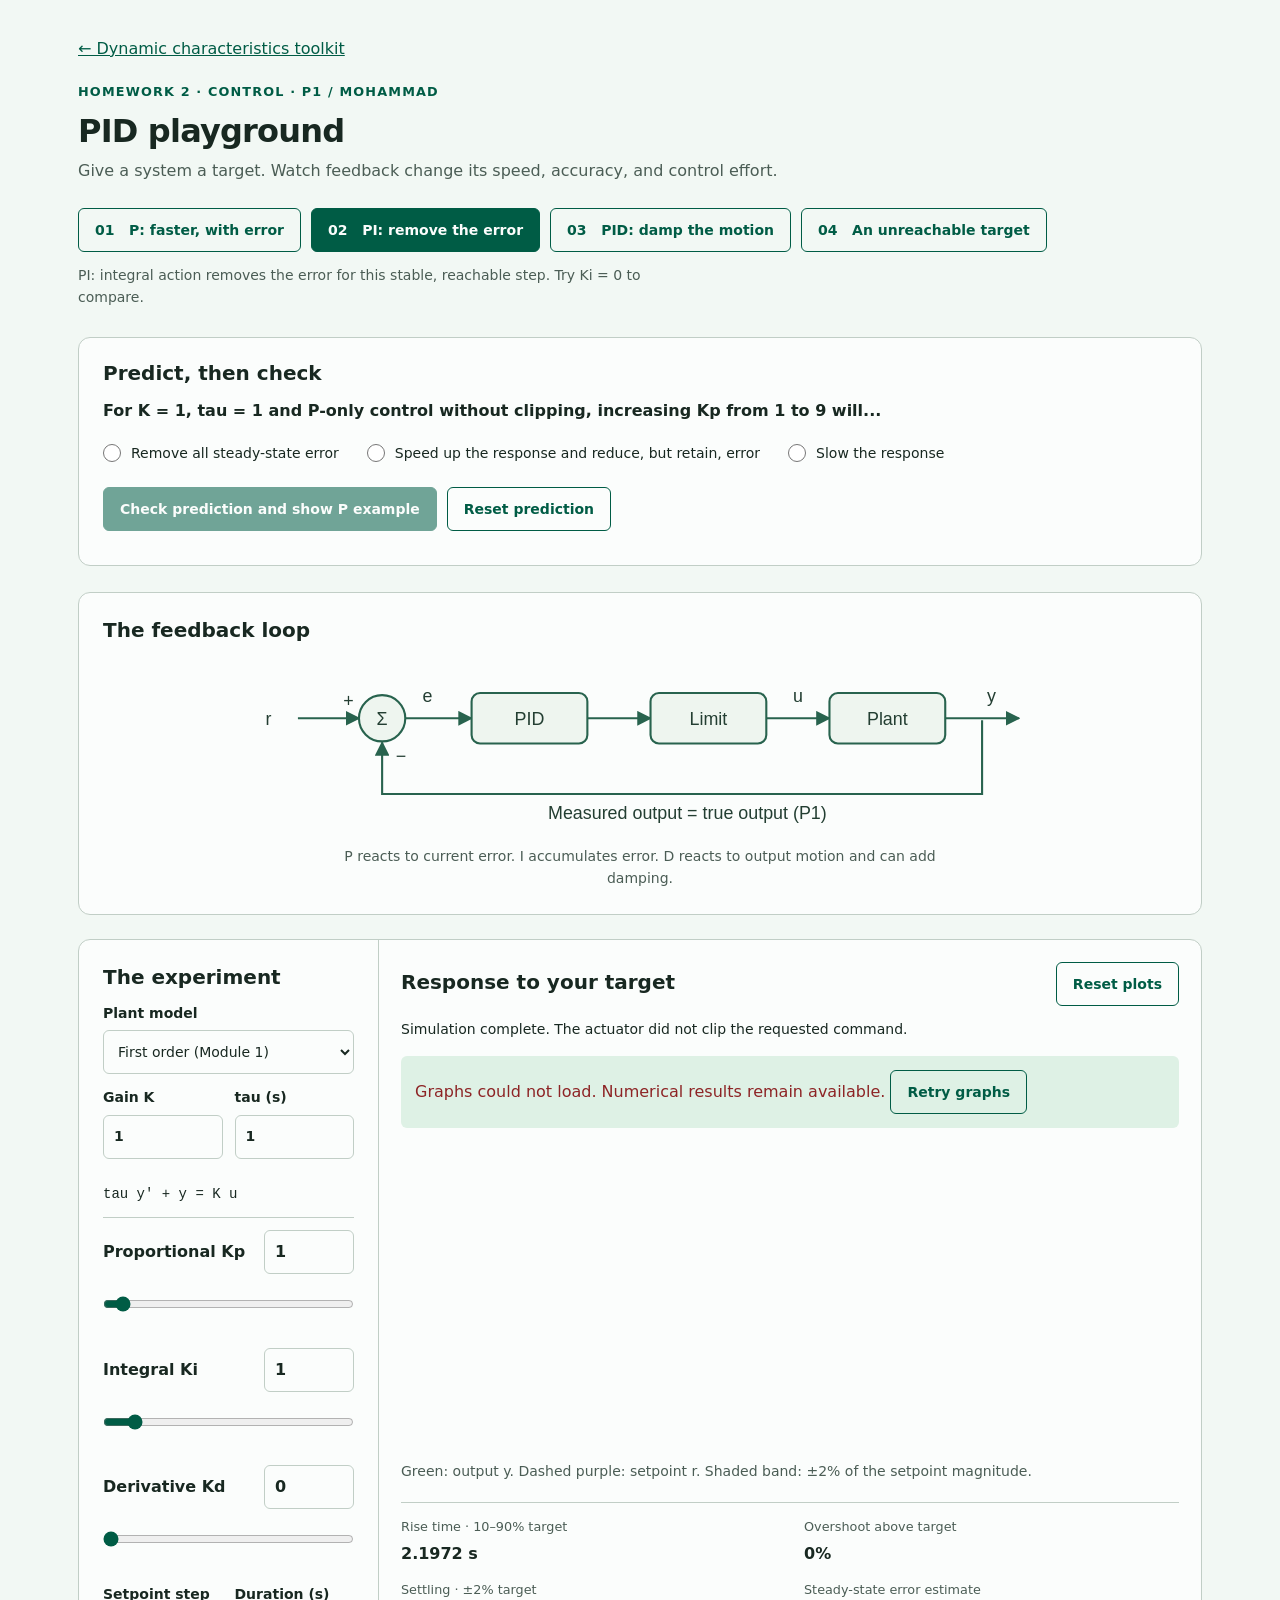
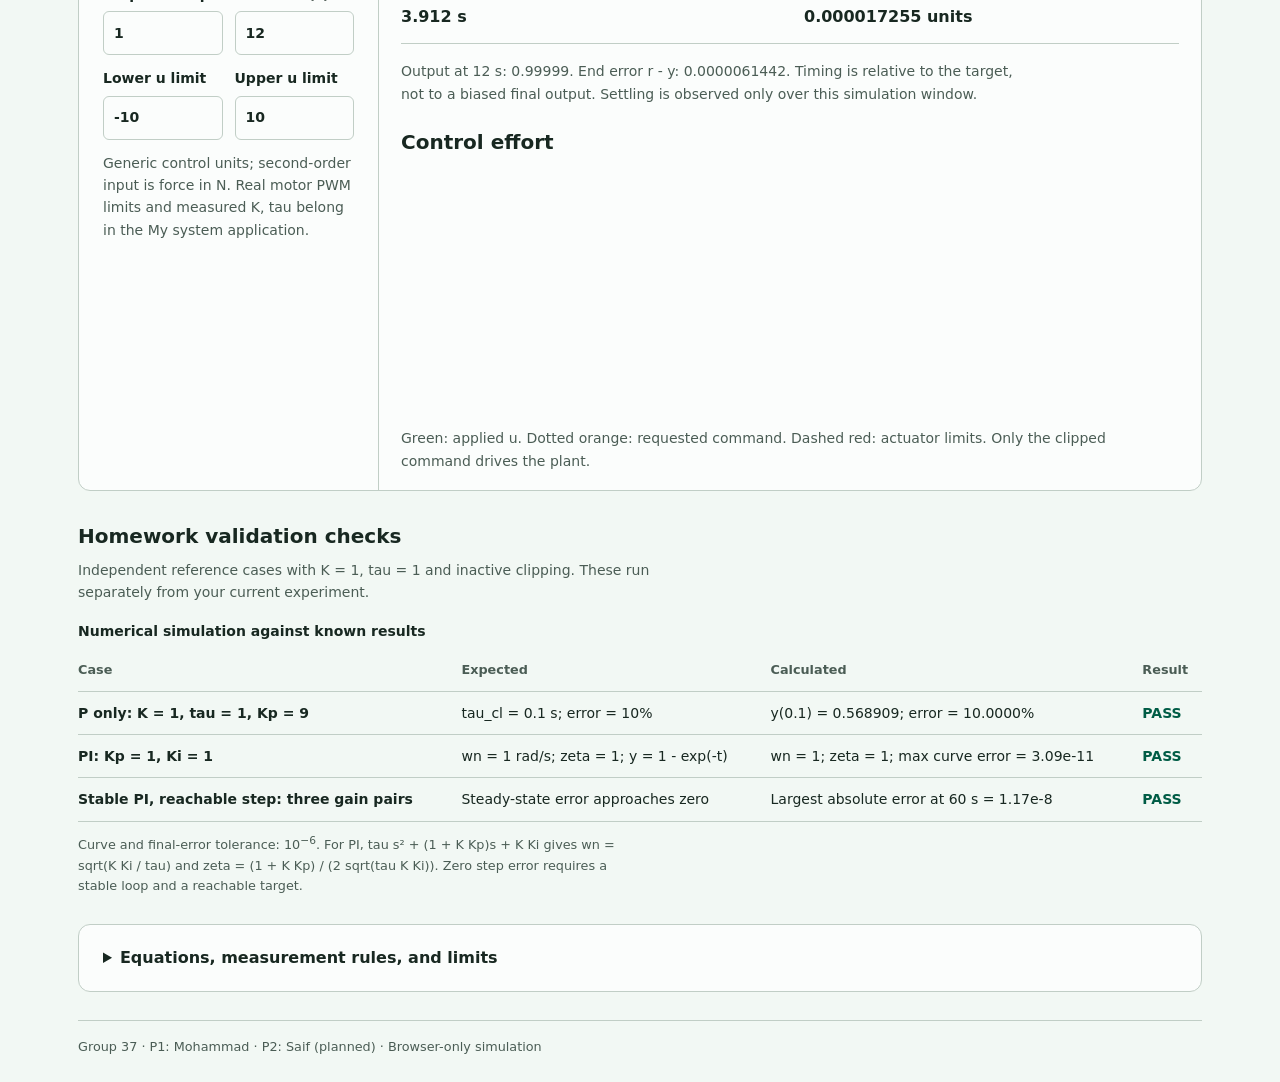
==== control.html @ 5acca531 "Implement P1 PID playground with solver-resolution metrics" ====
<!DOCTYPE html>
<html lang="en">
<head>
  <meta charset="UTF-8">
  <meta name="viewport" content="width=device-width, initial-scale=1.0">
  <meta name="description" content="Explore PID feedback, actuator limits, and live step-response metrics.">
  <title>PID playground | Group 37</title>
  <link rel="stylesheet" href="css/styles.css">
  <link rel="stylesheet" href="css/control.css">
  <script defer src="https://cdn.plot.ly/plotly-4.1.1.min.js" charset="utf-8"></script>
  <script defer src="js/models/pid-control.js"></script>
  <script defer src="js/plotting.js"></script>
  <script defer src="js/control-p1.js"></script>
</head>
<body>
  <main id="control">
    <header>
      <a class="back-link" href="index.html">&larr; Dynamic characteristics toolkit</a>
      <div class="eyebrow">Homework 2 &middot; Control &middot; P1 / Mohammad</div>
      <h1>PID playground</h1>
      <p class="muted">Give a system a target. Watch feedback change its speed, accuracy, and control effort.</p>
      <div class="pid-presets" role="group" aria-label="Controller examples">
        <button type="button" data-preset="p" class="secondary">01 &nbsp; P: faster, with error</button>
        <button type="button" data-preset="pi">02 &nbsp; PI: remove the error</button>
        <button type="button" data-preset="pid" class="secondary">03 &nbsp; PID: damp the motion</button>
        <button type="button" data-preset="limit" class="secondary">04 &nbsp; An unreachable target</button>
      </div>
      <p id="pid-example-note" class="small muted">Start with a first-order plant and PI control. Change one gain at a time.</p>
    </header>
    <section class="prediction-panel" aria-labelledby="pid-prediction-heading">
      <h2 id="pid-prediction-heading">Predict, then check</h2>
      <fieldset class="prediction-choices">
        <legend>For K = 1, tau = 1 and P-only control without clipping, increasing Kp from 1 to 9 will...</legend>
        <label class="choice"><input type="radio" name="pid-prediction" value="zero"> Remove all steady-state error</label>
        <label class="choice"><input type="radio" name="pid-prediction" value="faster"> Speed up the response and reduce, but retain, error</label>
        <label class="choice"><input type="radio" name="pid-prediction" value="slower"> Slow the response</label>
      </fieldset>
      <div class="prediction-actions">
        <button id="pid-check" type="button" disabled>Check prediction and show P example</button>
        <button id="pid-reset-prediction" type="button" class="secondary">Reset prediction</button>
      </div>
      <p id="pid-feedback" class="small" role="status" aria-live="polite"></p>
    </section>
    <section class="pid-loop" aria-labelledby="pid-loop-heading">
      <h2 id="pid-loop-heading">The feedback loop</h2>
      <svg viewBox="0 0 760 165" role="img" aria-labelledby="pid-diagram-title pid-diagram-desc">
        <title id="pid-diagram-title">Negative-feedback PID loop with actuator saturation</title>
        <desc id="pid-diagram-desc">Setpoint minus measured output produces error. PID calculates a command, the actuator clips it, and the plant produces output. The output returns along the negative feedback path.</desc>
        <defs><marker id="arrow" viewBox="0 0 10 10" refX="9" refY="5" markerWidth="7" markerHeight="7" orient="auto-start-reverse"><path d="M 0 0 L 10 5 L 0 10 z" fill="#28634e"/></marker></defs>
        <g fill="none" stroke="#28634e" stroke-width="2" marker-end="url(#arrow)">
          <path d="M 55 62 H 113"/><path d="M 157 62 H 220"/><path d="M 330 62 H 390"/>
          <path d="M 500 62 H 560"/><path d="M 670 62 H 740"/><path d="M 705 64 V 134 H 135 V 85"/>
        </g>
        <g fill="#eef5ef" stroke="#28634e" stroke-width="2"><circle cx="135" cy="62" r="22"/>
          <rect x="220" y="38" width="110" height="48" rx="8"/><rect x="390" y="38" width="110" height="48" rx="8"/><rect x="560" y="38" width="110" height="48" rx="8"/></g>
        <g fill="#233e32" text-anchor="middle" font-family="Segoe UI, sans-serif" font-size="17">
          <text x="27" y="68">r</text><text x="135" y="68">&Sigma;</text><text x="178" y="47">e</text>
          <text x="275" y="68">PID</text><text x="445" y="68">Limit</text><text x="615" y="68">Plant</text>
          <text x="530" y="47">u</text><text x="714" y="47">y</text><text x="103" y="51">+</text><text x="153" y="104">&minus;</text>
          <text x="425" y="158">Measured output = true output (P1)</text>
        </g>
      </svg>
      <p class="small muted">P reacts to current error. I accumulates error. D reacts to output motion and can add damping.</p>
    </section>
    <section class="workspace pid-workspace" aria-label="PID experiment">
      <form id="pid-form" class="controls" novalidate>
        <h2>The experiment</h2>
        <label class="field-label" for="pid-plant">Plant model</label>
        <select id="pid-plant"><option value="first">First order (Module 1)</option><option value="second">Mass-spring-damper (Module 3)</option></select>
        <div id="pid-first-fields" class="number-field-grid">
          <label for="pid-gain">Gain K<input id="pid-gain" type="number" value="1" min="0.1" max="5" step="0.1" required></label>
          <label for="pid-tau">tau (s)<input id="pid-tau" type="number" value="1" min="0.1" max="5" step="0.1" required></label>
        </div>
        <div id="pid-second-fields" class="number-field-grid" hidden>
          <label for="pid-mass">m (kg)<input id="pid-mass" type="number" value="1" min="0.1" max="5" step="0.1" required></label>
          <label for="pid-damping">b (N s/m)<input id="pid-damping" type="number" value="2" min="0.1" max="10" step="0.1" required></label>
          <label for="pid-stiffness">k (N/m)<input id="pid-stiffness" type="number" value="4" min="0.1" max="20" step="0.1" required></label>
        </div>
        <p id="pid-equation" class="small pid-equation">tau y' + y = K u</p>
        <div id="pid-gain-controls"></div>
        <div class="number-field-grid">
          <label for="pid-setpoint">Setpoint step<input id="pid-setpoint" type="number" value="1" min="-5" max="5" step="0.1" required></label>
          <label for="pid-duration">Duration (s)<input id="pid-duration" type="number" value="12" min="1" max="60" step="1" required></label>
          <label for="pid-uMin">Lower u limit<input id="pid-uMin" type="number" value="-10" min="-100" max="100" step="0.1" required></label>
          <label for="pid-uMax">Upper u limit<input id="pid-uMax" type="number" value="10" min="-100" max="100" step="0.1" required></label>
        </div>
        <p class="control-note">Generic control units; second-order input is force in N. Real motor PWM limits and measured K, tau belong in the My system application.</p>
        <p id="pid-input-error" role="alert" class="fail"></p>
      </form>
      <div class="chart-panel">
        <div class="chart-heading"><h2>Response to your target</h2><button id="pid-reset-view" type="button" class="secondary">Reset plots</button></div>
        <p id="pid-status" class="pid-status small" role="status" aria-live="polite">Running simulation...</p>
        <div id="pid-chart-error" class="chart-status error" role="alert" hidden>Graphs could not load. Numerical results remain available. <button id="pid-retry" type="button" class="secondary">Retry graphs</button></div>
        <figure><div id="pid-output-plot" class="pid-plot" role="img" aria-label="Plant output and target over time"></div>
          <figcaption>Green: output y. Dashed purple: setpoint r. Shaded band: &plusmn;2% of the setpoint magnitude.</figcaption></figure>
        <dl class="metrics pid-metrics" aria-label="Live response metrics">
          <div><dt>Rise time &middot; 10&ndash;90% target</dt><dd id="pid-rise">&mdash;</dd></div>
          <div><dt>Overshoot above target</dt><dd id="pid-overshoot">&mdash;</dd></div>
          <div><dt>Settling &middot; &plusmn;2% target</dt><dd id="pid-settling">&mdash;</dd></div>
          <div><dt>Steady-state error estimate</dt><dd id="pid-error">&mdash;</dd></div>
        </dl>
        <p id="pid-metric-note" class="small muted"></p>
        <h2>Control effort</h2>
        <figure><div id="pid-control-plot" class="pid-plot pid-effort-plot" role="img" aria-label="Requested and applied control with actuator limits"></div>
          <figcaption>Green: applied u. Dotted orange: requested command. Dashed red: actuator limits. Only the clipped command drives the plant.</figcaption></figure>
      </div>
    </section>
    <section class="validation-section" aria-labelledby="pid-validation-heading">
      <h2 id="pid-validation-heading">Homework validation checks</h2>
      <p class="small muted">Independent reference cases with K = 1, tau = 1 and inactive clipping. These run separately from your current experiment.</p>
      <div class="table-scroll"><table><caption>Numerical simulation against known results</caption>
        <thead><tr><th scope="col">Case</th><th scope="col">Expected</th><th scope="col">Calculated</th><th scope="col">Result</th></tr></thead>
        <tbody id="pid-validation-rows"></tbody></table></div>
      <p class="tolerance">Curve and final-error tolerance: 10<sup>&minus;6</sup>. For PI, tau s&sup2; + (1 + K Kp)s + K Ki gives wn = sqrt(K Ki / tau) and zeta = (1 + K Kp) / (2 sqrt(tau K Ki)). Zero step error requires a stable loop and a reachable target.</p>
    </section>
    <details class="pid-method">
      <summary>Equations, measurement rules, and limits</summary>
      <p>At every RK4 stage, e = r &minus; y, I' = e, and u = clamp(Kp e + Ki I &minus; Kd (y &minus; z) / Tf). The derivative filter is z' = (y &minus; z) / Tf with Tf = 0.02 s. When Ki or Kd is zero its unused state is frozen. All states start at zero.</p>
      <p>The derivative acts on measured output, avoiding a kick from the setpoint step. The time step is limited using the plant and controller rates; plot sampling is separate from integration. This is a continuous-controller simulation, not P3's sampled Arduino controller. P1 has no anti-windup: a saturated integral controller can keep accumulating error.</p>
      <p>Metrics use every integration step, independently of the fewer points drawn on the graphs. Shorten the duration to inspect very fast responses on the plots. Rise time uses the first 10% and 90% setpoint crossings, interpolated between integration steps. Overshoot is excess beyond the setpoint, normalized by its magnitude; negative steps use the direction of the step. Settling uses the final entry into the 2% target band and requires at least 5% of the simulation (or 0.1 s) inside afterward. Finite simulations cannot guarantee future settling.</p>
      <p>A steady-state error is estimated only when the last 15% of output varies by at most 0.0001 &times; max(1, |r|). Otherwise the end-of-window error is shown separately. A zero step has no normalized timing or overshoot metrics. Increase the duration to inspect slow or oscillating responses.</p>
    </details>
    <footer>Group 37 &middot; P1: Mohammad &middot; P2: Saif (planned) &middot; Browser-only simulation</footer>
    <noscript><p class="fail">Enable JavaScript to run the live PID experiment.</p></noscript>
  </main>
</body>
</html>
---- css/styles.css ----
:root {
      color-scheme: light;
      --page: oklch(0.973 0.007 160);
      --surface: oklch(0.993 0.003 160);
      --ink: oklch(0.26 0.025 165);
      --muted: oklch(0.46 0.025 165);
      --line: oklch(0.84 0.018 160);
      --accent: oklch(0.42 0.09 170);
      --tint: oklch(0.94 0.025 160);
      --purple: oklch(0.46 0.15 300);
      --orange: oklch(0.49 0.12 50);
      --error: oklch(0.43 0.14 25);
    }
    * { box-sizing: border-box; }
    body { margin: 0; background: var(--page); color: var(--ink); font: 16px/1.6 "Segoe UI", system-ui, sans-serif; }
    main { max-width: 1180px; margin: 0 auto; padding: 36px 28px 24px; }
    header { margin-bottom: 28px; }
    .eyebrow { color: var(--accent); font-size: 0.8rem; font-weight: 700; letter-spacing: 0.09em; text-transform: uppercase; }
    h1 { margin: 10px 0 8px; font-size: 2rem; line-height: 1.2; letter-spacing: -0.025em; }
    h2 { margin: 0 0 10px; font-size: 1.25rem; line-height: 1.3; }
    p { max-width: 70ch; margin: 0 0 12px; }
    .muted { color: var(--muted); }
    .small { font-size: 0.875rem; }
    .workspace { display: grid; grid-template-columns: 260px minmax(0, 1fr); background: var(--surface); border: 1px solid var(--line); border-radius: 12px; overflow: hidden; }
    .controls { padding: 24px; border-right: 1px solid var(--line); }
    .formula { margin: 16px 0; font-size: 1.2rem; font-family: Georgia, serif; }
    .constants { display: flex; gap: 20px; margin-bottom: 26px; font-size: 0.875rem; color: var(--muted); }
    .control-heading { display: flex; align-items: baseline; justify-content: space-between; gap: 8px; font-weight: 600; }
    output { color: var(--accent); font-variant-numeric: tabular-nums; font-weight: 700; white-space: nowrap; }
    input[type="range"] { width: 100%; min-height: 44px; margin: 8px 0 0; accent-color: var(--accent); cursor: pointer; }
    .range-labels { display: flex; justify-content: space-between; font-size: 0.8rem; color: var(--muted); margin-bottom: 16px; }
    .control-note { font-size: 0.875rem; color: var(--muted); }
    .chart-panel { padding: 22px 22px 18px; min-width: 0; }
    .chart-heading { display: flex; align-items: baseline; justify-content: space-between; gap: 12px; }
    .chart-heading h2 { margin-bottom: 0; }
    #plot, #error-plot { width: 100%; height: 400px; }
    figure { margin: 12px 0 0; }
    figcaption { color: var(--muted); font-size: 0.875rem; }
    .legend { display: flex; flex-wrap: wrap; gap: 8px 22px; margin: 8px 0 10px; font-size: 0.875rem; }
    .legend span { display: inline-flex; align-items: center; gap: 7px; }
    .swatch { width: 19px; height: 3px; background: var(--accent); }
    .swatch.dashed { height: 0; background: none; border-top: 2px dashed var(--muted); }
    .swatch.point { width: 8px; height: 8px; border-radius: 50%; background: var(--purple); }
    .swatch.square { width: 8px; height: 8px; background: var(--orange); }
    button { min-height: 44px; padding: 9px 16px; border: 1px solid var(--accent); border-radius: 6px; color: var(--surface); background: var(--accent); font: inherit; font-size: 0.875rem; font-weight: 600; cursor: pointer; }
    button:hover { filter: brightness(1.12); }
    button:active { filter: brightness(0.92); }
    button:disabled { opacity: 0.55; cursor: not-allowed; }
    button.secondary { background: transparent; color: var(--accent); }
    :focus-visible { outline: 3px solid var(--purple); outline-offset: 3px; }
    .chart-status { padding: 14px; margin-top: 14px; background: var(--tint); border-radius: 6px; }
    .chart-status.error { color: var(--error); }
    #retry-chart, #retry-error-chart { margin-top: 10px; }
    [hidden] { display: none !important; }
    .below { display: grid; grid-template-columns: 1.15fr 1fr; gap: 40px; padding-top: 32px; }
    .table-scroll { overflow-x: auto; margin-top: 16px; }
    table { width: 100%; border-collapse: collapse; font-size: 0.875rem; font-variant-numeric: tabular-nums; }
    caption { text-align: left; font-weight: 600; margin-bottom: 8px; }
    th, td { padding: 10px 8px; text-align: left; border-bottom: 1px solid var(--line); }
    th:first-child, td:first-child { padding-left: 0; }
    thead th { color: var(--muted); font-size: 0.8rem; font-weight: 600; }
    tbody th { font-weight: 600; white-space: nowrap; }
    .pass { color: var(--accent); font-weight: 700; }
    .fail { color: var(--error); font-weight: 700; }
    .tolerance { margin-top: 10px; font-size: 0.8rem; color: var(--muted); }
    fieldset { border: 0; padding: 0; margin: 16px 0 14px; }
    legend { padding: 0; font-size: 0.875rem; font-weight: 600; margin-bottom: 8px; }
    .choice { display: flex; gap: 10px; align-items: center; min-height: 44px; cursor: pointer; font-size: 0.875rem; }
    input[type="radio"] { width: 18px; height: 18px; margin: 0; accent-color: var(--accent); }
    #prediction-feedback { min-height: 0; margin-top: 12px; font-size: 0.875rem; }
    footer { margin-top: 28px; padding-top: 16px; border-top: 1px solid var(--line); font-size: 0.8rem; color: var(--muted); }
    @media (max-width: 800px) {
      .workspace, .below { grid-template-columns: 1fr; }
      .controls { border-right: 0; border-bottom: 1px solid var(--line); }
      .constants { margin-bottom: 18px; }
      .below { gap: 30px; }
    }
    @media (max-width: 480px) {
      main { padding: 24px 16px 20px; }
      h1 { font-size: 1.75rem; }
      .controls, .chart-panel { padding: 18px 14px; }
      .chart-heading { align-items: flex-start; flex-direction: column; gap: 8px; }
      #plot, #error-plot { height: 330px; }
      th, td { padding: 9px 6px; }
    }

    .prediction-panel { padding: 22px 24px; margin-bottom: 26px; background: var(--surface); border: 1px solid var(--line); border-radius: 12px; }
    .prediction-choices { margin: 12px 0 8px; display: flex; flex-wrap: wrap; gap: 4px 28px; }
    .prediction-choices legend { font-size: 1rem; }
    .prediction-actions { display: flex; flex-wrap: wrap; gap: 10px; margin-top: 12px; }
    #prediction-feedback:empty { margin: 0; }
    .field-label { display: block; font-weight: 600; font-size: 0.875rem; margin: 12px 0 6px; }
    select { min-height: 44px; width: 100%; border: 1px solid var(--line); border-radius: 6px; padding: 8px 10px; background: var(--surface); color: var(--ink); font: inherit; font-size: 0.875rem; }
    select:disabled, input:disabled { opacity: 0.55; cursor: not-allowed; }
    .input-description { margin: 8px 0 24px; }
    .swatch.dotted { height: 0; background: none; border-top: 2px dotted var(--purple); }
    .swatch.lag { background: var(--purple); }
    .swatch.error-line { background: var(--orange); }
    .metrics { display: flex; flex-wrap: wrap; gap: 14px 28px; margin: 20px 0 16px; padding: 14px 0; border-top: 1px solid var(--line); border-bottom: 1px solid var(--line); }
    .metrics div { flex: 1 1 130px; }
    .metrics dt { color: var(--muted); font-size: 0.8rem; }
    .metrics dd { margin: 3px 0 0; font-size: 1.1rem; font-weight: 600; font-variant-numeric: tabular-nums; }
    .validation-section { margin-top: 32px; }
    .diagnostic-section { margin-top: 32px; padding: 24px; background: var(--surface); border: 1px solid var(--line); border-radius: 12px; }
    .diagnostic-section .chart-heading { margin-bottom: 14px; }
    .diagnostic-control { max-width: 320px; margin: 12px 0 18px; }
    .diagnostic-section figcaption { margin-bottom: 18px; }
    @media (max-width: 480px) {
      .prediction-panel, .diagnostic-section { padding: 18px 14px; }
      .prediction-choices { display: block; }
      .prediction-actions { align-items: stretch; flex-direction: column; }
      .metrics { gap: 14px 18px; }
      .formula { font-size: 1.08rem; }
      .table-scroll table { min-width: 320px; }
    }

    /* Module navigation and Module 2 extend the established card-based design. */
    .module-nav { display: flex; flex-wrap: wrap; gap: 10px; margin-top: 20px; }
    .module-nav a { display: inline-block; padding: 8px 12px; border: 1px solid var(--line); border-radius: 6px; color: var(--accent); background: var(--surface); font-size: 0.875rem; font-weight: 600; text-decoration: none; }
    .module-nav a:hover { border-color: var(--accent); }
    .module-heading { scroll-margin-top: 18px; margin: 4px 0 18px; }
    .module-heading h2 { margin: 7px 0 5px; font-size: 1.55rem; }
    .module-section { scroll-margin-top: 18px; margin-top: 56px; padding-top: 42px; border-top: 2px solid var(--line); }
    #frequency-wave-plot { width: 100%; height: 430px; }
    .frequency-metrics-section, .bode-section, .frequency-validation { margin-top: 32px; }
    .frequency-metrics-section, .bode-section { padding: 24px; background: var(--surface); border: 1px solid var(--line); border-radius: 12px; }
    .metric-grid { display: grid; grid-template-columns: repeat(3, minmax(0, 1fr)); }
    .bode-grid { display: grid; grid-template-columns: 1fr 1fr; gap: 22px; min-width: 0; }
    .bode-grid figure { min-width: 0; }
    #bode-magnitude-plot, #bode-phase-plot { width: 100%; height: 340px; }
    .cutoff-note { max-width: none; margin: 20px 0 6px; padding: 12px 14px; border-left: 4px solid var(--purple); background: var(--tint); font-weight: 600; }
    .frequency-calculators { display: grid; grid-template-columns: 1fr 1fr; gap: 22px; margin-top: 32px; }
    .calculator-card { padding: 24px; background: var(--surface); border: 1px solid var(--line); border-radius: 12px; }
    .calculator-card .metrics { margin-bottom: 12px; }
    .number-field-grid { display: grid; grid-template-columns: 1fr 1fr; gap: 14px; margin-top: 18px; }
    .number-field-grid label { font-size: 0.875rem; font-weight: 600; }
    input[type="number"] { display: block; width: 100%; min-height: 44px; margin-top: 6px; padding: 8px 10px; border: 1px solid var(--line); border-radius: 6px; color: var(--ink); background: var(--surface); font: inherit; font-variant-numeric: tabular-nums; }
    .calculator-result { max-width: none; margin-top: 18px; padding: 12px 14px; border-radius: 6px; background: var(--tint); font-variant-numeric: tabular-nums; }
    .calculator-result.fail { background: color-mix(in oklch, var(--error) 10%, var(--surface)); }
    .frequency-validation .table-scroll + .table-scroll { margin-top: 24px; }

    @media (max-width: 900px) {
      .bode-grid, .frequency-calculators { grid-template-columns: 1fr; }
      .metric-grid { grid-template-columns: repeat(2, minmax(0, 1fr)); }
    }
    @media (max-width: 480px) {
      .module-section { margin-top: 42px; padding-top: 32px; }
      .frequency-metrics-section, .bode-section, .calculator-card { padding: 18px 14px; }
      .metric-grid, .number-field-grid { grid-template-columns: 1fr; }
      #frequency-wave-plot { height: 360px; }
      #bode-magnitude-plot, #bode-phase-plot { height: 320px; }
    }

    .second-order-plot { width: 100%; height: 360px; }
    .state-plot-grid { display: grid; grid-template-columns: repeat(2, minmax(0, 1fr)); gap: 22px; }
    .state-plot-grid figure { min-width: 0; }
    .state-plot-grid h3 { margin: 0; font-size: 1rem; }
    .state-matrices { display: flex; flex-wrap: wrap; gap: 8px 16px; }
    .state-matrices pre { margin: 0; padding: 8px 12px; border-radius: 6px; background: var(--tint); font-size: 0.875rem; }
    .state-plot-grid .metrics dd { font-size: 0.95rem; }
    #second-order-validation-rows th { white-space: normal; }

    @media (max-width: 800px) {
      .state-plot-grid { grid-template-columns: 1fr; }
    }
    @media (max-width: 480px) {
      .second-order-plot { height: 320px; }
    }

    /* Module 4 keeps its challenge state and presentation separate. */
    #module4 h3 { margin: 0; font-size: 1.1rem; line-height: 1.35; }
    #module4 .challenge-round-header { display: flex; justify-content: space-between; align-items: center; gap: 20px; margin: 26px 0 10px; }
    #module4 .challenge-round-header .eyebrow { margin-bottom: 5px; }
    #module4 .challenge-session { display: flex; flex-wrap: wrap; gap: 10px 26px; margin: 0; font-variant-numeric: tabular-nums; }
    #module4 .challenge-session dt { color: var(--muted); font-size: 0.8rem; }
    #module4 .challenge-session dd { margin: 2px 0 0; font-weight: 600; }
    #module4 .challenge-workspace { grid-template-columns: 280px minmax(0, 1fr); grid-template-areas: "estimates graph"; margin-top: 18px; }
    #module4 .challenge-workspace .chart-panel { grid-area: graph; }
    #module4 .challenge-workspace .controls { grid-area: estimates; min-width: 0; }
    #module4 .challenge-workspace .controls > .control-note { margin-top: 10px; }
    #module4 .challenge-field { margin-top: 20px; }
    #module4 .challenge-field .control-note { margin: 6px 0 0; }
    #module4 .challenge-field-error { margin: 6px 0 0; color: var(--error); font-size: 0.875rem; }
    #module4 .challenge-field-error:empty { display: none; }
    #module4 input[aria-invalid="true"] { border-color: var(--error); }
    #module4 input[readonly] { background: var(--tint); }
    #module4 .challenge-actions { display: grid; gap: 10px; margin-top: 24px; }
    #challenge-form-status { margin: 12px 0 18px; }
    #challenge-form-status:empty { display: none; }
    #challenge-hint-button { width: 100%; }
    #module4 .challenge-hint { margin: 12px 0 0; padding: 12px; border-radius: 6px; background: var(--tint); font-size: 0.875rem; overflow-wrap: anywhere; }
    #challenge-plot { width: 100%; height: 440px; }
    #challenge-retry { margin-top: 10px; }
    #module4 .challenge-scoring-note { max-width: 85ch; margin: 16px 0 0; color: var(--muted); font-size: 0.875rem; }
    #module4 .challenge-results { margin-top: 30px; padding: 24px; border: 1px solid var(--line); border-radius: 12px; background: var(--surface); min-width: 0; }
    #module4 .challenge-result-heading { display: flex; align-items: baseline; justify-content: space-between; gap: 14px; }
    #challenge-round-score { margin: 0; color: var(--accent); font-weight: 700; font-variant-numeric: tabular-nums; }
    #module4 .challenge-results table { min-width: 520px; }
    #module4 .challenge-results th { white-space: normal; }
    #challenge-explanation { margin: 20px 0 0; }

    @media (max-width: 800px) {
      #module4 .challenge-workspace { grid-template-columns: minmax(0, 1fr); grid-template-areas: "graph" "estimates"; }
      #module4 .challenge-workspace .controls { border: 0; border-top: 1px solid var(--line); }
      #module4 .challenge-actions { grid-template-columns: 1fr 1fr; }
      #challenge-hint-button { width: auto; }
    }
    @media (max-width: 480px) {
      #module4 .challenge-round-header { align-items: flex-start; flex-direction: column; gap: 14px; }
      #module4 .challenge-session { gap: 10px 30px; }
      #module4 .challenge-workspace .chart-heading { flex-direction: row; align-items: center; }
      #module4 .challenge-workspace .chart-heading button { flex-shrink: 0; padding-inline: 10px; }
      #challenge-plot { height: 340px; }
      #module4 .challenge-actions { grid-template-columns: 1fr; }
      #challenge-hint-button { width: 100%; }
      #module4 .challenge-results { padding: 18px 14px; }
      #module4 .challenge-result-heading { flex-direction: column; gap: 8px; }
    }
---- css/control.css ----
/* P1 extends the shared Homework 1 palette and cards. */
#control .back-link { display: inline-block; color: var(--accent); margin-bottom: 20px; }
#control .pid-presets { display: flex; flex-wrap: wrap; gap: 10px; margin: 24px 0 12px; }
#control .pid-loop { margin: 24px 0; padding: 24px; background: var(--surface); border: 1px solid var(--line); border-radius: 12px; }
#control .pid-loop svg { display: block; width: 100%; max-width: 800px; margin: 4px auto 18px; }
#control .pid-loop p { margin: auto; text-align: center; }
#control .pid-workspace { grid-template-columns: 300px minmax(0, 1fr); }
#control .controls { min-width: 0; }
#control .number-field-grid { grid-template-columns: 1fr 1fr; gap: 12px; margin: 12px 0; }
#control .pid-equation { padding: 12px 0; border-bottom: 1px solid var(--line); font-family: monospace; }
#control .pid-gain-control { margin-bottom: 14px; }
#control .pid-gain-control .control-heading input { width: 90px; margin: 0; }
#control .pid-plot { height: 320px; width: 100%; }
#control .pid-effort-plot { height: 260px; }
#control .pid-status { margin: 12px 0 0; min-height: 24px; }
#control .pid-metrics { display: grid; grid-template-columns: repeat(2, minmax(0, 1fr)); }
#control .pid-metrics dd { font-size: 1rem; }
#control #pid-metric-note { margin-bottom: 24px; }
#control .pid-method { margin-top: 28px; padding: 20px 24px; background: var(--surface); border: 1px solid var(--line); border-radius: 12px; }
#control summary { cursor: pointer; font-weight: 600; }
#control .pid-method p { margin-top: 16px; font-size: 0.875rem; }
#control #pid-validation-rows th { white-space: normal; min-width: 130px; }
#control input:focus-visible, #control button:focus-visible, #control summary:focus-visible, #control a:focus-visible, #control select:focus-visible { outline: 3px solid var(--purple); outline-offset: 3px; }
#control [aria-invalid="true"] { border-color: var(--error); }
@media (max-width: 850px) {
  #control .pid-workspace { grid-template-columns: 1fr; }
  #control .controls { border-right: 0; border-bottom: 1px solid var(--line); }
}
@media (max-width: 480px) {
  #control .pid-presets { display: grid; grid-template-columns: 1fr; }
  #control .pid-loop, #control .pid-method { padding: 18px 14px; }
  #control .pid-loop svg { min-height: 100px; }
  #control .pid-metrics { gap: 12px; }
  #control .pid-plot { height: 300px; }
  #control .pid-effort-plot { height: 240px; }
  #control .table-scroll table { min-width: 650px; }
}
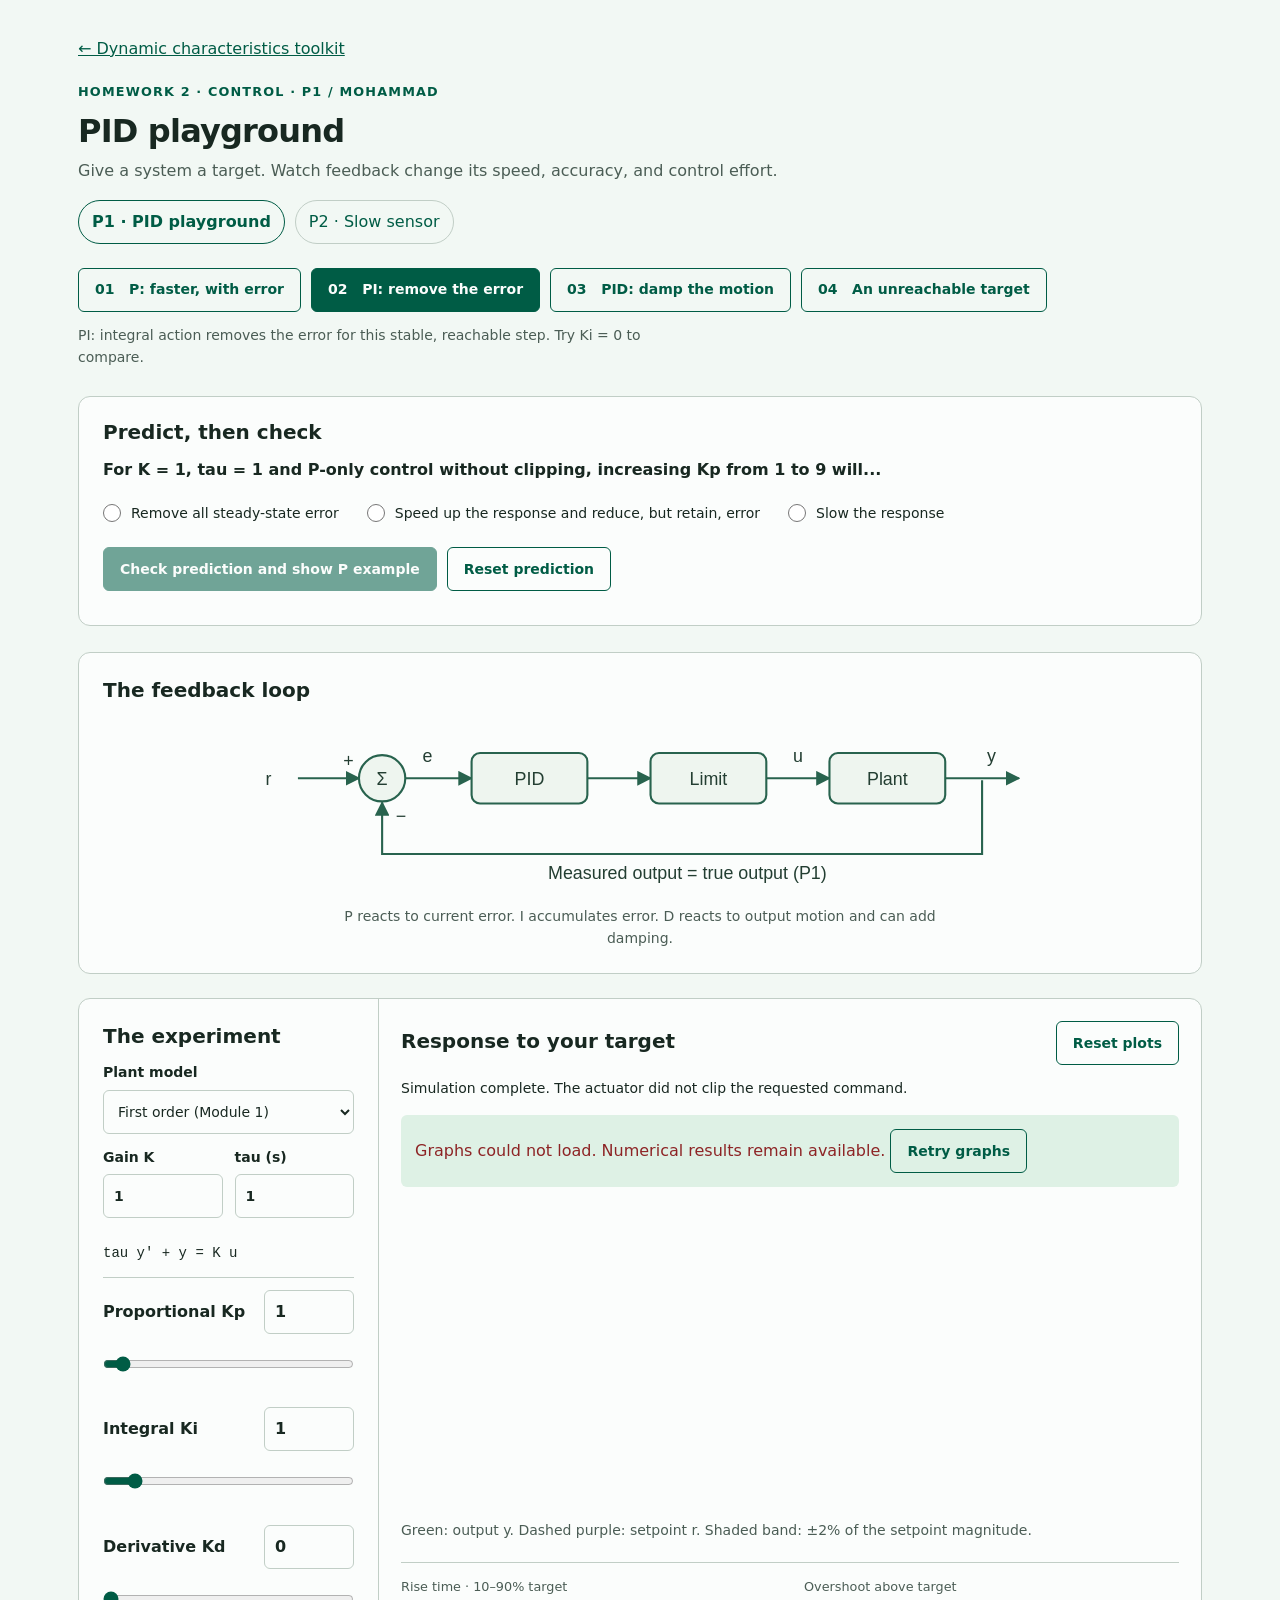
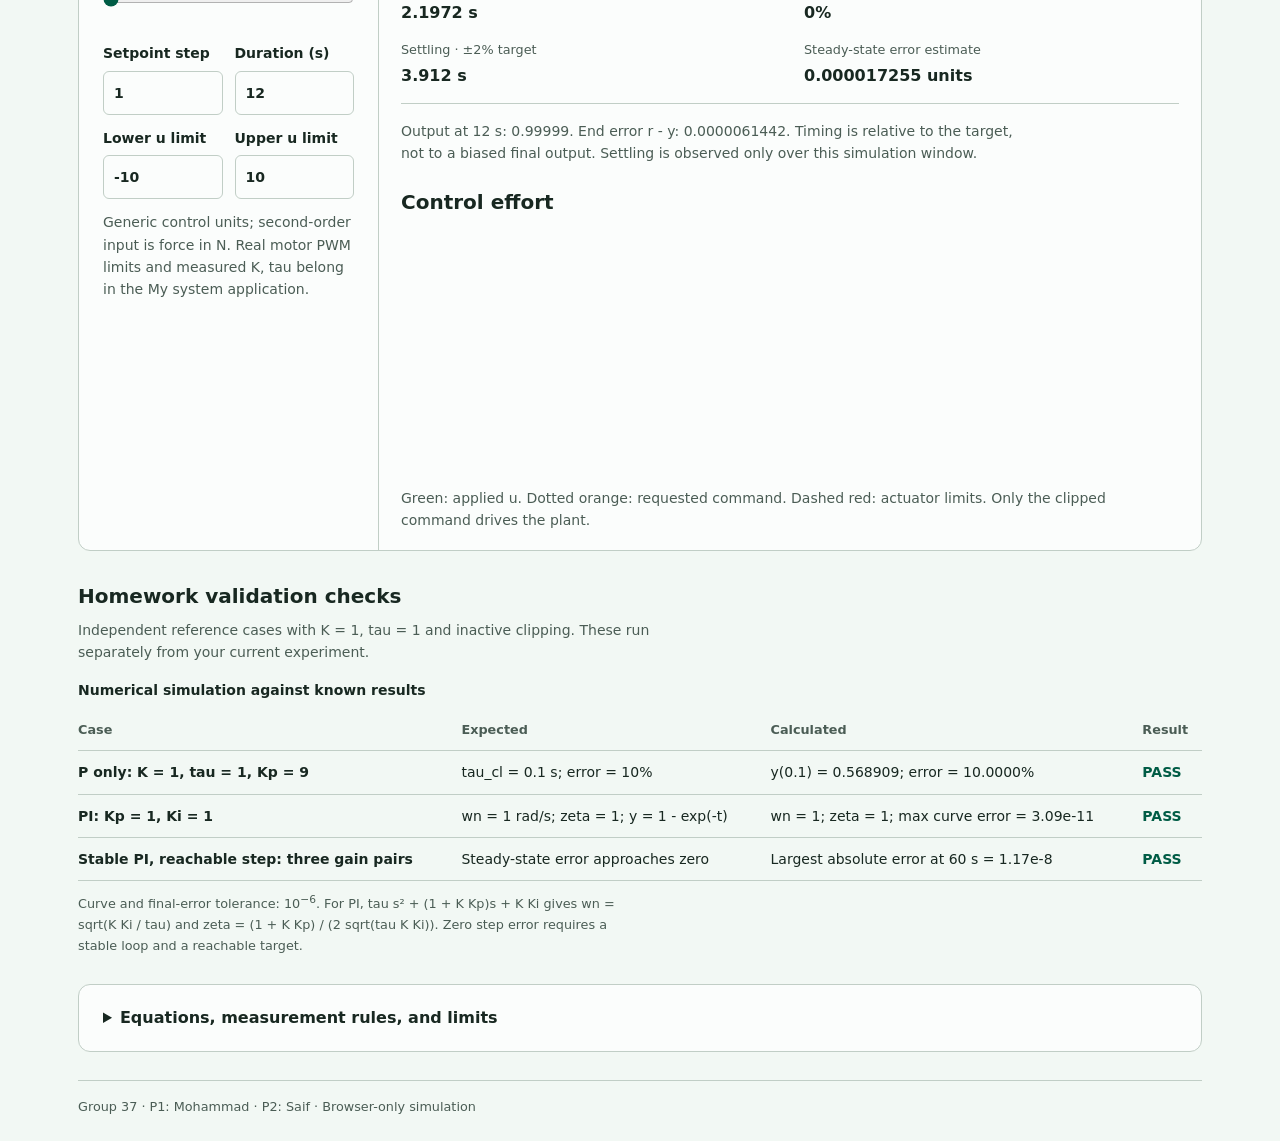
==== commit 7edf2152: "Implement P2 slow-sensor feedback module Closes #7" ====
--- a/control.html
+++ b/control.html
@@ -19,6 +19,10 @@
       <div class="eyebrow">Homework 2 &middot; Control &middot; P1 / Mohammad</div>
       <h1>PID playground</h1>
       <p class="muted">Give a system a target. Watch feedback change its speed, accuracy, and control effort.</p>
+      <nav class="control-module-nav" aria-label="Control modules">
+        <a href="control.html" aria-current="page">P1 &middot; PID playground</a>
+        <a href="sensor-loop.html">P2 &middot; Slow sensor</a>
+      </nav>
       <div class="pid-presets" role="group" aria-label="Controller examples">
         <button type="button" data-preset="p" class="secondary">01 &nbsp; P: faster, with error</button>
         <button type="button" data-preset="pi">02 &nbsp; PI: remove the error</button>
@@ -120,7 +124,7 @@
       <p>Metrics use every integration step, independently of the fewer points drawn on the graphs. Shorten the duration to inspect very fast responses on the plots. Rise time uses the first 10% and 90% setpoint crossings, interpolated between integration steps. Overshoot is excess beyond the setpoint, normalized by its magnitude; negative steps use the direction of the step. Settling uses the final entry into the 2% target band and requires at least 5% of the simulation (or 0.1 s) inside afterward. Finite simulations cannot guarantee future settling.</p>
       <p>A steady-state error is estimated only when the last 15% of output varies by at most 0.0001 &times; max(1, |r|). Otherwise the end-of-window error is shown separately. A zero step has no normalized timing or overshoot metrics. Increase the duration to inspect slow or oscillating responses.</p>
     </details>
-    <footer>Group 37 &middot; P1: Mohammad &middot; P2: Saif (planned) &middot; Browser-only simulation</footer>
+    <footer>Group 37 &middot; P1: Mohammad &middot; P2: Saif &middot; Browser-only simulation</footer>
     <noscript><p class="fail">Enable JavaScript to run the live PID experiment.</p></noscript>
   </main>
 </body>
--- a/css/control.css
+++ b/css/control.css
@@ -1,6 +1,10 @@
 /* P1 extends the shared Homework 1 palette and cards. */
 #control .back-link { display: inline-block; color: var(--accent); margin-bottom: 20px; }
 #control .pid-presets { display: flex; flex-wrap: wrap; gap: 10px; margin: 24px 0 12px; }
+#control .control-module-nav { display: flex; flex-wrap: wrap; gap: 10px; margin: 16px 0; }
+#control .control-module-nav a { border: 1px solid var(--line); border-radius: 999px; color: var(--accent); padding: 8px 13px; text-decoration: none; }
+#control .control-module-nav a[aria-current="page"] { background: var(--accent-soft); border-color: var(--accent); font-weight: 700; }
+#control .sensor-tau-control { border-bottom: 1px solid var(--line); margin-bottom: 16px; padding-bottom: 16px; }
 #control .pid-loop { margin: 24px 0; padding: 24px; background: var(--surface); border: 1px solid var(--line); border-radius: 12px; }
 #control .pid-loop svg { display: block; width: 100%; max-width: 800px; margin: 4px auto 18px; }
 #control .pid-loop p { margin: auto; text-align: center; }
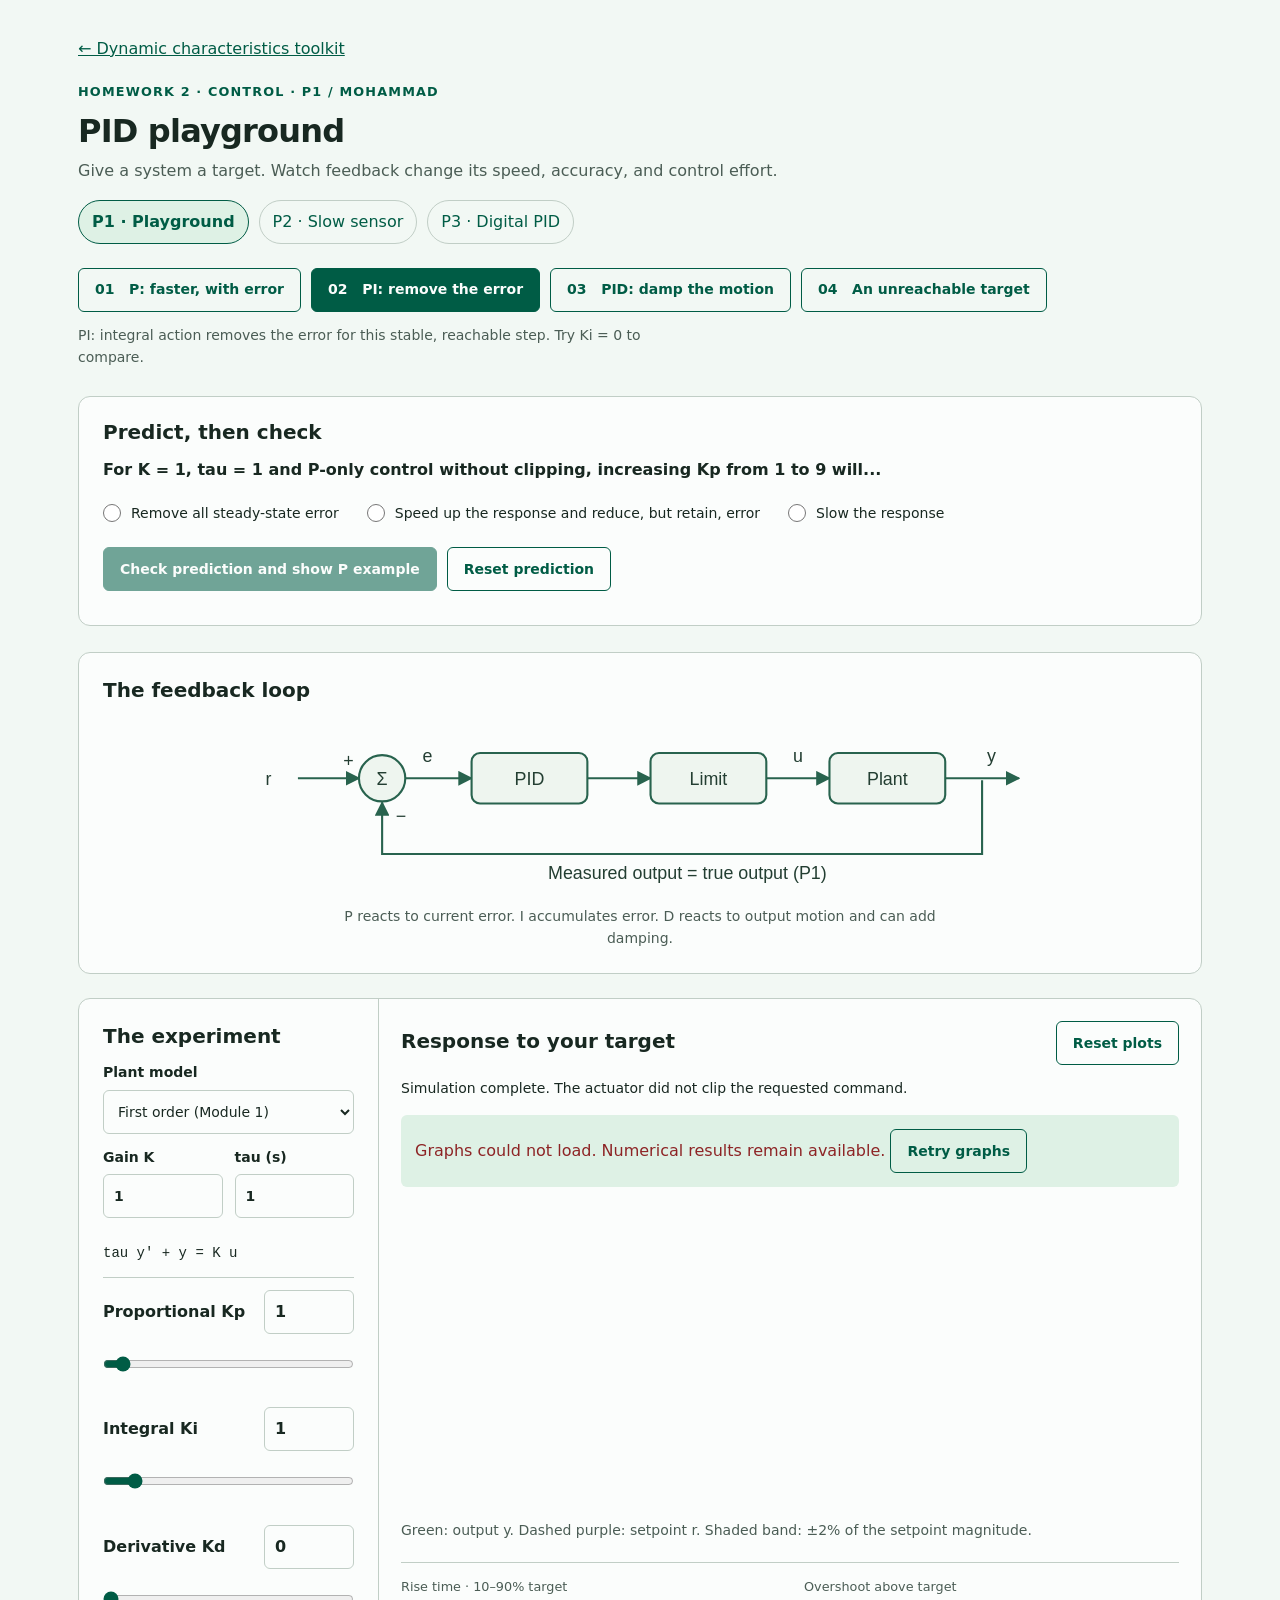
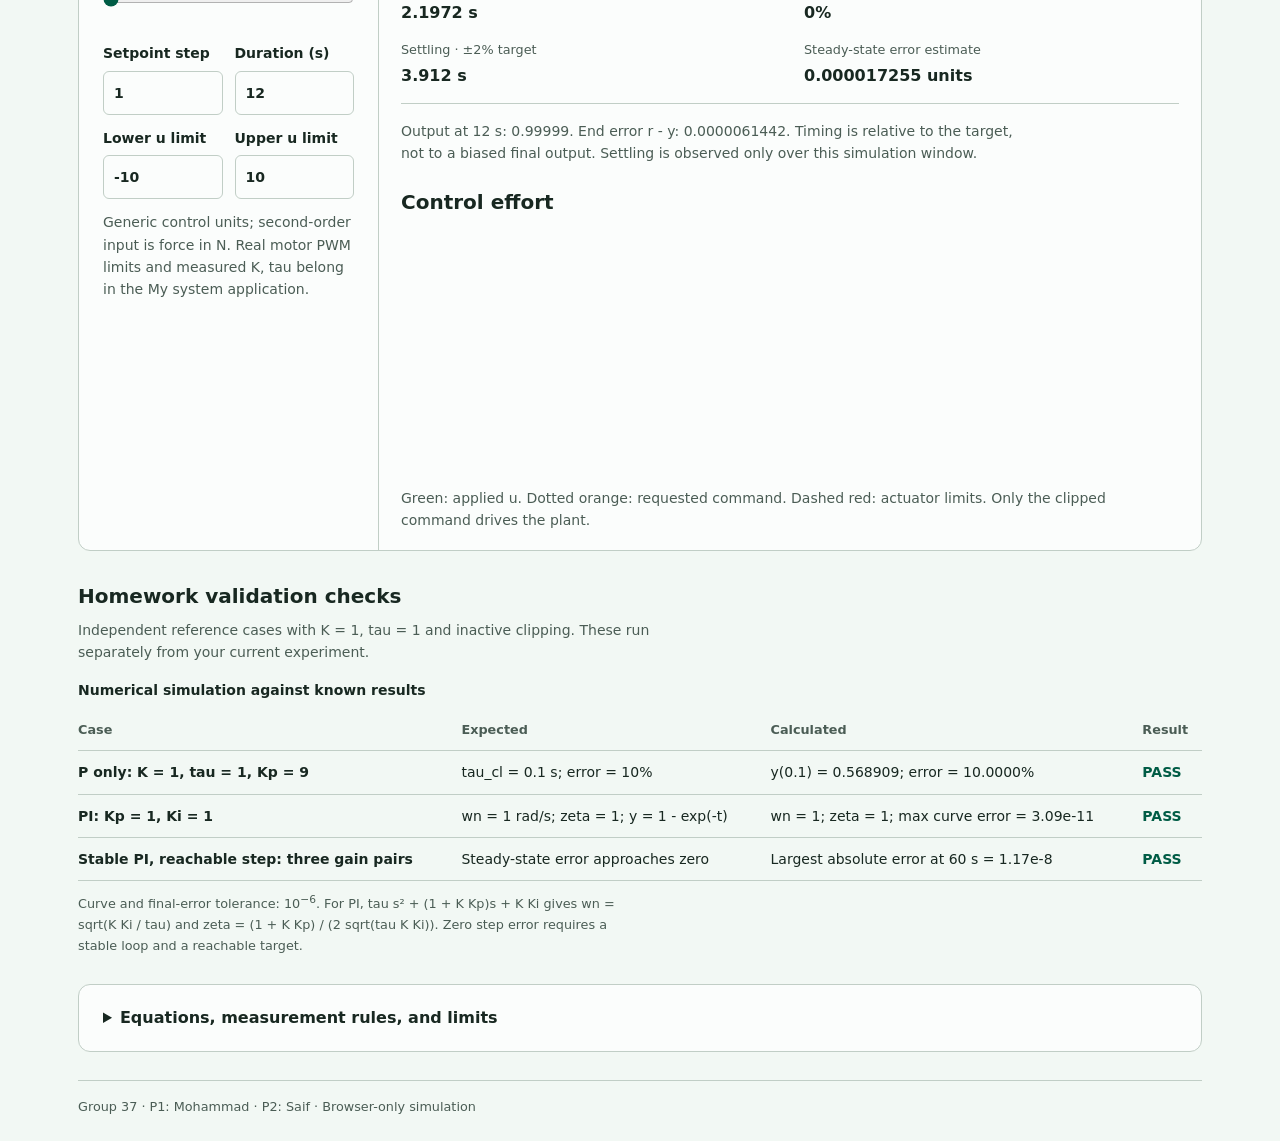
==== commit b57a4baf: "Implement P3 digital PID module Closes #8" ====
--- a/control.html
+++ b/control.html
@@ -20,8 +20,8 @@
       <h1>PID playground</h1>
       <p class="muted">Give a system a target. Watch feedback change its speed, accuracy, and control effort.</p>
       <nav class="control-module-nav" aria-label="Control modules">
-        <a href="control.html" aria-current="page">P1 &middot; PID playground</a>
-        <a href="sensor-loop.html">P2 &middot; Slow sensor</a>
+        <a href="control.html" aria-current="page">P1 &middot; Playground</a><a href="sensor-loop.html">P2 &middot; Slow sensor</a>
+        <a href="digital-pid.html">P3 &middot; Digital PID</a>
       </nav>
       <div class="pid-presets" role="group" aria-label="Controller examples">
         <button type="button" data-preset="p" class="secondary">01 &nbsp; P: faster, with error</button>
--- a/css/control.css
+++ b/css/control.css
@@ -3,8 +3,15 @@
 #control .pid-presets { display: flex; flex-wrap: wrap; gap: 10px; margin: 24px 0 12px; }
 #control .control-module-nav { display: flex; flex-wrap: wrap; gap: 10px; margin: 16px 0; }
 #control .control-module-nav a { border: 1px solid var(--line); border-radius: 999px; color: var(--accent); padding: 8px 13px; text-decoration: none; }
-#control .control-module-nav a[aria-current="page"] { background: var(--accent-soft); border-color: var(--accent); font-weight: 700; }
+#control .control-module-nav a[aria-current="page"] { background: var(--tint); border-color: var(--accent); font-weight: 700; }
 #control .sensor-tau-control { border-bottom: 1px solid var(--line); margin-bottom: 16px; padding-bottom: 16px; }
+#control .digital-flow { display: flex; flex-wrap: wrap; align-items: center; justify-content: center; gap: 10px; margin: 14px auto 18px; }
+#control .digital-flow span { padding: 10px 13px; border: 1px solid var(--accent); border-radius: 8px; background: var(--tint); font-weight: 600; }
+#control .digital-flow b { color: var(--accent); }
+#control .toggle-line { display: flex; align-items: center; gap: 10px; margin: 18px 0 8px; font-weight: 600; }
+#control .toggle-line input { width: 20px; height: 20px; accent-color: var(--accent); }
+#control .code-section { margin-top: 28px; padding: 24px; background: var(--surface); border: 1px solid var(--line); border-radius: 12px; }
+#control .code-section pre { max-height: 540px; overflow: auto; margin: 18px 0 0; padding: 18px; border-radius: 8px; background: #17251f; color: #e9f5ef; font-size: 0.84rem; line-height: 1.5; tab-size: 2; }
 #control .pid-loop { margin: 24px 0; padding: 24px; background: var(--surface); border: 1px solid var(--line); border-radius: 12px; }
 #control .pid-loop svg { display: block; width: 100%; max-width: 800px; margin: 4px auto 18px; }
 #control .pid-loop p { margin: auto; text-align: center; }
@@ -38,4 +45,7 @@
   #control .pid-plot { height: 300px; }
   #control .pid-effort-plot { height: 240px; }
   #control .table-scroll table { min-width: 650px; }
+  #control .code-section { padding: 18px 14px; }
+  #control .digital-flow b { display: none; }
+  #control .digital-flow span { width: 100%; text-align: center; }
 }
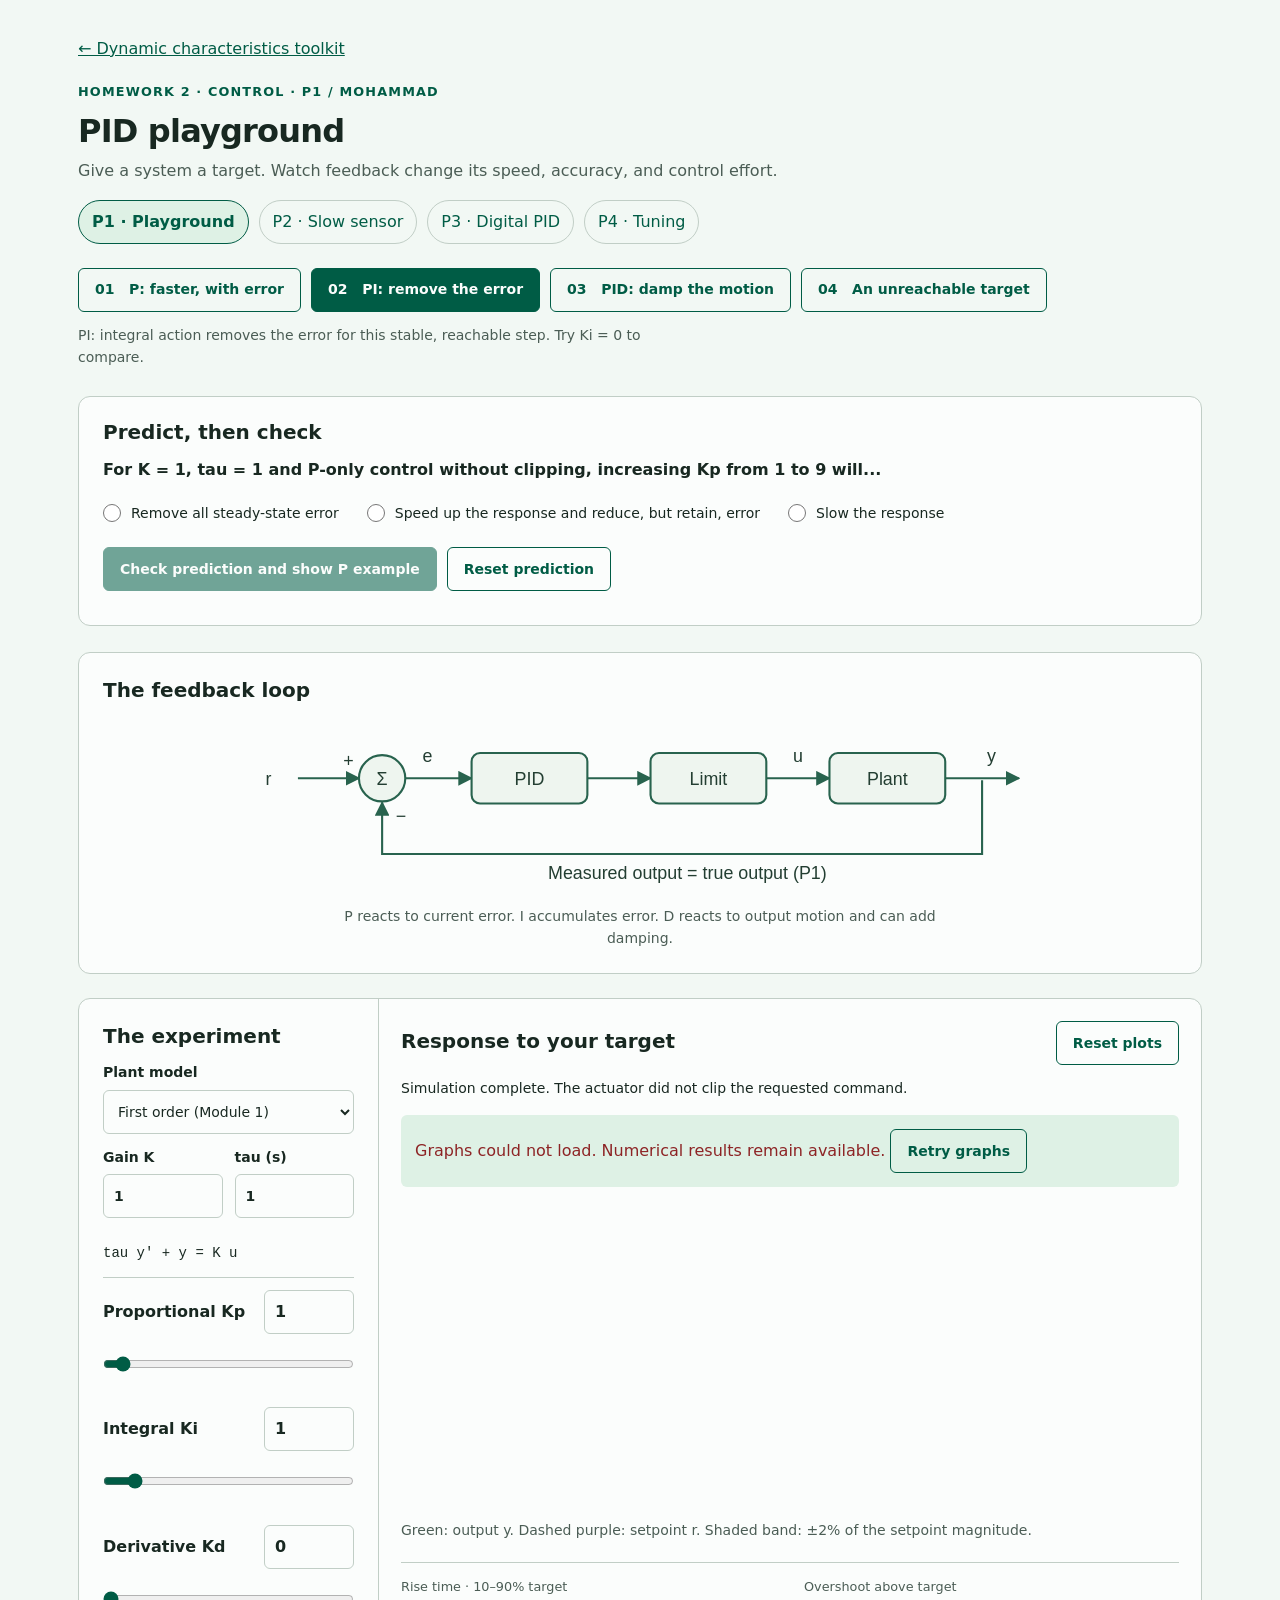
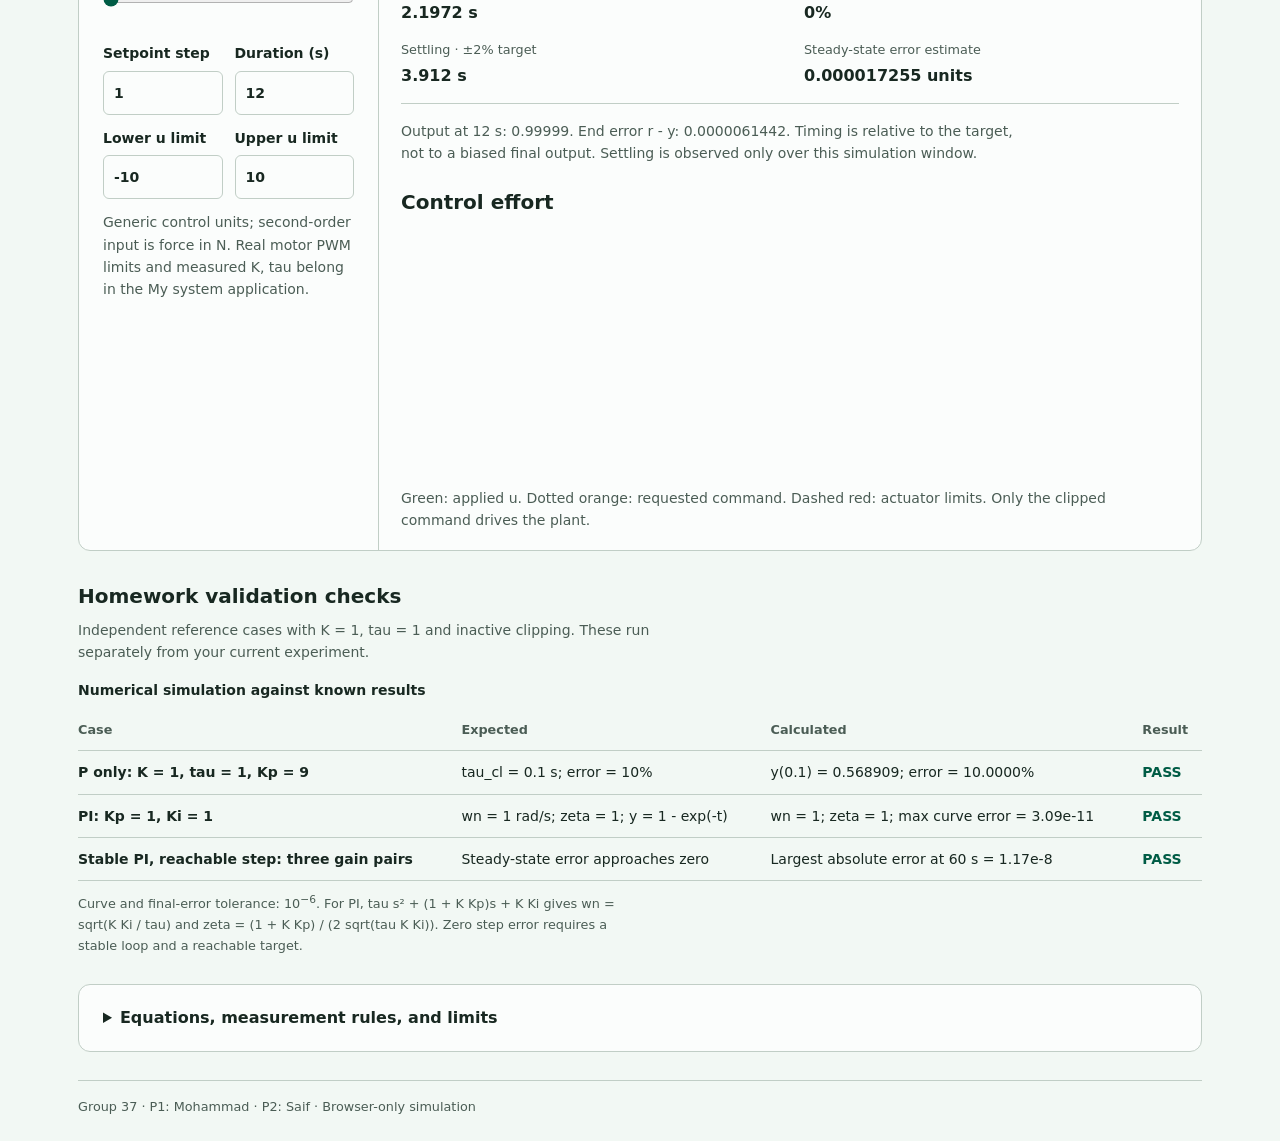
==== commit 1b93175b: "Implement P4 PID tuning challenge Closes #9" ====
--- a/control.html
+++ b/control.html
@@ -21,7 +21,7 @@
       <p class="muted">Give a system a target. Watch feedback change its speed, accuracy, and control effort.</p>
       <nav class="control-module-nav" aria-label="Control modules">
         <a href="control.html" aria-current="page">P1 &middot; Playground</a><a href="sensor-loop.html">P2 &middot; Slow sensor</a>
-        <a href="digital-pid.html">P3 &middot; Digital PID</a>
+        <a href="digital-pid.html">P3 &middot; Digital PID</a><a href="tuning-challenge.html">P4 &middot; Tuning</a>
       </nav>
       <div class="pid-presets" role="group" aria-label="Controller examples">
         <button type="button" data-preset="p" class="secondary">01 &nbsp; P: faster, with error</button>
--- a/css/control.css
+++ b/css/control.css
@@ -10,8 +10,21 @@
 #control .digital-flow b { color: var(--accent); }
 #control .toggle-line { display: flex; align-items: center; gap: 10px; margin: 18px 0 8px; font-weight: 600; }
 #control .toggle-line input { width: 20px; height: 20px; accent-color: var(--accent); }
-#control .code-section { margin-top: 28px; padding: 24px; background: var(--surface); border: 1px solid var(--line); border-radius: 12px; }
+#control .code-section, #control .challenge-banner { margin-top: 28px; padding: 24px; background: var(--surface); border: 1px solid var(--line); border-radius: 12px; }
 #control .code-section pre { max-height: 540px; overflow: auto; margin: 18px 0 0; padding: 18px; border-radius: 8px; background: #17251f; color: #e9f5ef; font-size: 0.84rem; line-height: 1.5; tab-size: 2; }
+#control .challenge-banner { display: grid; grid-template-columns: minmax(0, 1fr) auto; gap: 28px; align-items: center; margin-bottom: 26px; }
+#control .challenge-banner h2 { margin: 4px 0 10px; }
+#control .spec-list { display: flex; flex-wrap: wrap; gap: 8px 24px; margin: 0; padding-left: 20px; }
+#control .challenge-score { display: grid; grid-template-columns: repeat(3, minmax(80px, 1fr)); gap: 10px; margin: 0; }
+#control .challenge-score div { padding: 12px; border-radius: 8px; background: var(--tint); text-align: center; }
+#control .challenge-score dt { color: var(--muted); font-size: 0.8rem; }
+#control .challenge-score dd { margin: 4px 0 0; font-weight: 700; font-variant-numeric: tabular-nums; }
+#control .challenge-actions { display: grid; gap: 10px; margin-top: 22px; }
+#control .reveal-button { width: 100%; margin-top: 10px; }
+#control .plant-reveal { min-height: 24px; margin: 12px 0; }
+#control .plant-visible { color: var(--accent); font-weight: 700; }
+#control .challenge-results th { white-space: normal; }
+#control .tuning-plot { height: 380px; }
 #control .pid-loop { margin: 24px 0; padding: 24px; background: var(--surface); border: 1px solid var(--line); border-radius: 12px; }
 #control .pid-loop svg { display: block; width: 100%; max-width: 800px; margin: 4px auto 18px; }
 #control .pid-loop p { margin: auto; text-align: center; }
@@ -36,6 +49,7 @@
 @media (max-width: 850px) {
   #control .pid-workspace { grid-template-columns: 1fr; }
   #control .controls { border-right: 0; border-bottom: 1px solid var(--line); }
+  #control .challenge-banner { grid-template-columns: 1fr; }
 }
 @media (max-width: 480px) {
   #control .pid-presets { display: grid; grid-template-columns: 1fr; }
@@ -45,7 +59,15 @@
   #control .pid-plot { height: 300px; }
   #control .pid-effort-plot { height: 240px; }
   #control .table-scroll table { min-width: 650px; }
-  #control .code-section { padding: 18px 14px; }
+  #control .code-section, #control .challenge-banner { padding: 18px 14px; }
+  #control .challenge-score { grid-template-columns: 1fr; }
   #control .digital-flow b { display: none; }
   #control .digital-flow span { width: 100%; text-align: center; }
+  #control .table-scroll .challenge-results { min-width: 0; }
+  #control .challenge-results thead { display: none; }
+  #control .challenge-results, #control .challenge-results tbody, #control .challenge-results tr,
+  #control .challenge-results th, #control .challenge-results td { display: block; width: 100%; }
+  #control .challenge-results tr { padding: 12px 0; border-bottom: 1px solid var(--line); }
+  #control .challenge-results th, #control .challenge-results td { padding: 5px 0; border: 0; white-space: normal; }
+  #control .challenge-results td[data-label]::before { content: attr(data-label) ": "; color: var(--muted); font-weight: 600; }
 }
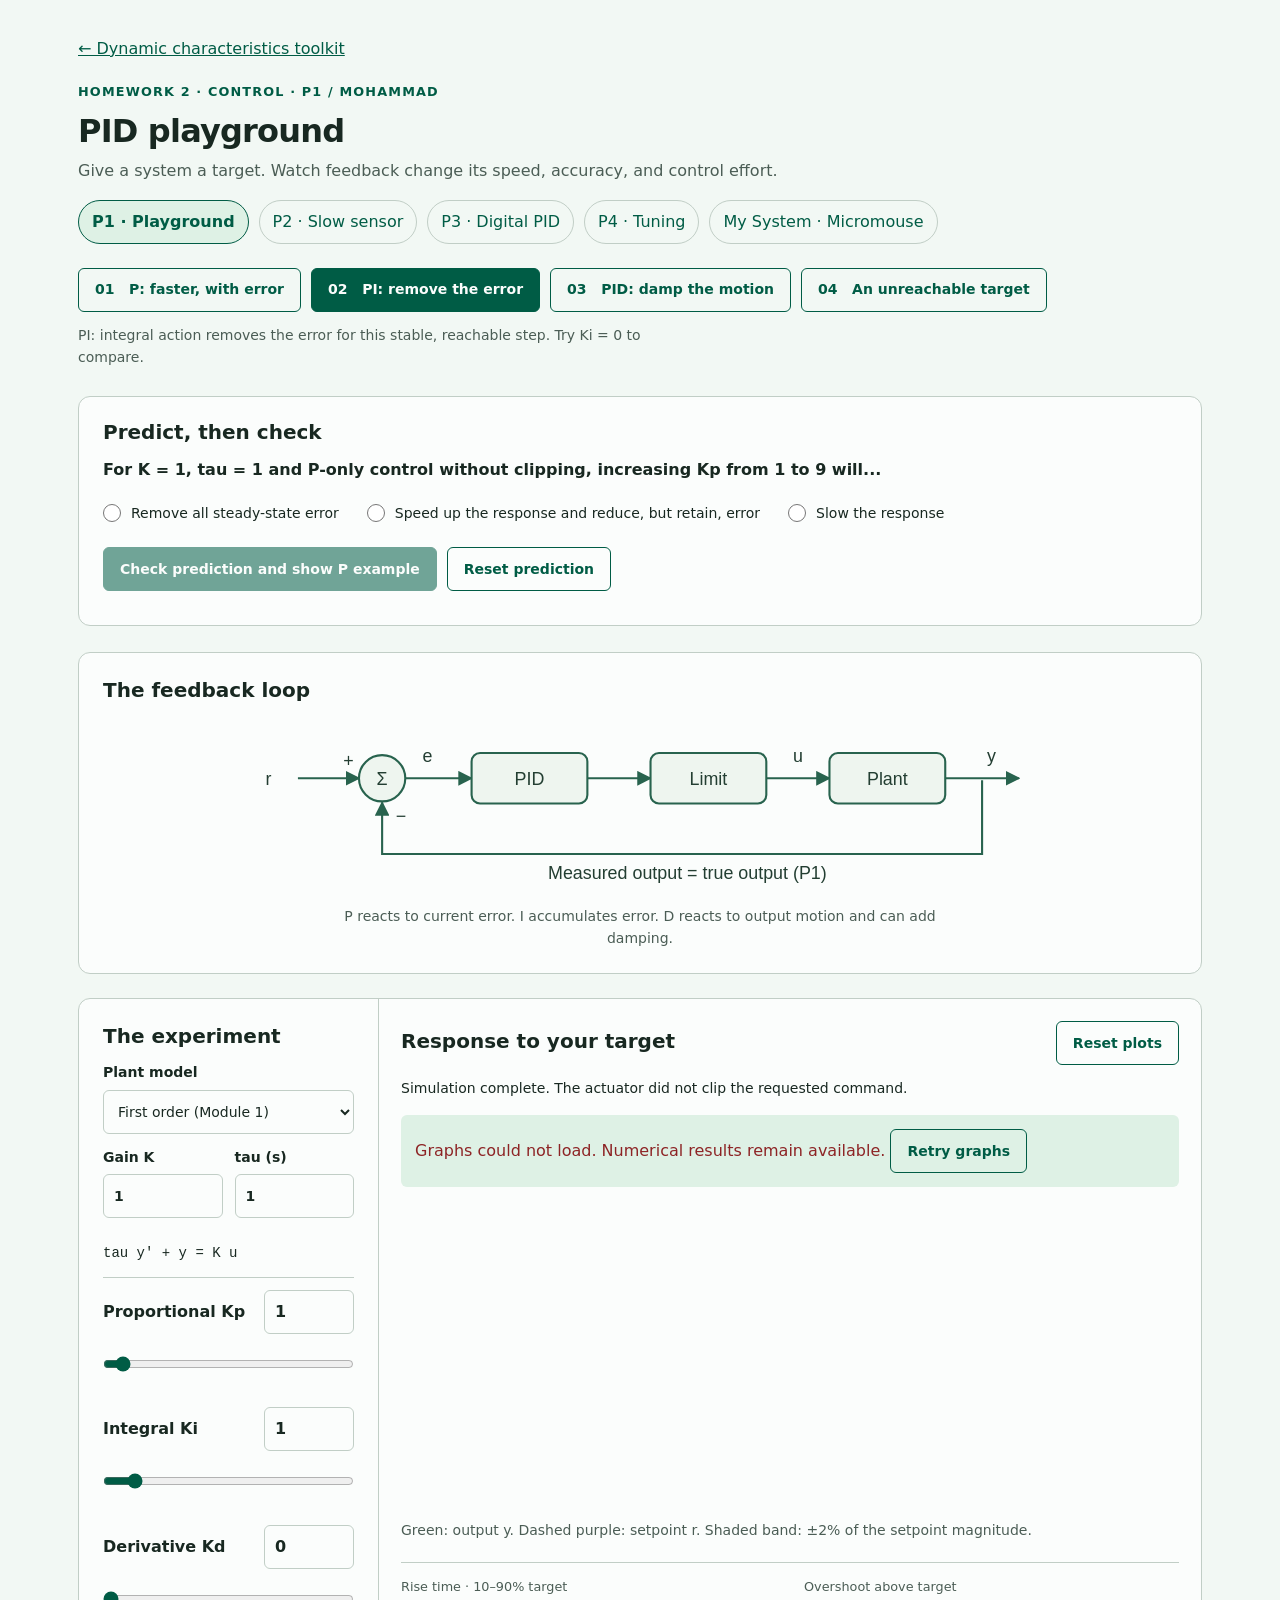
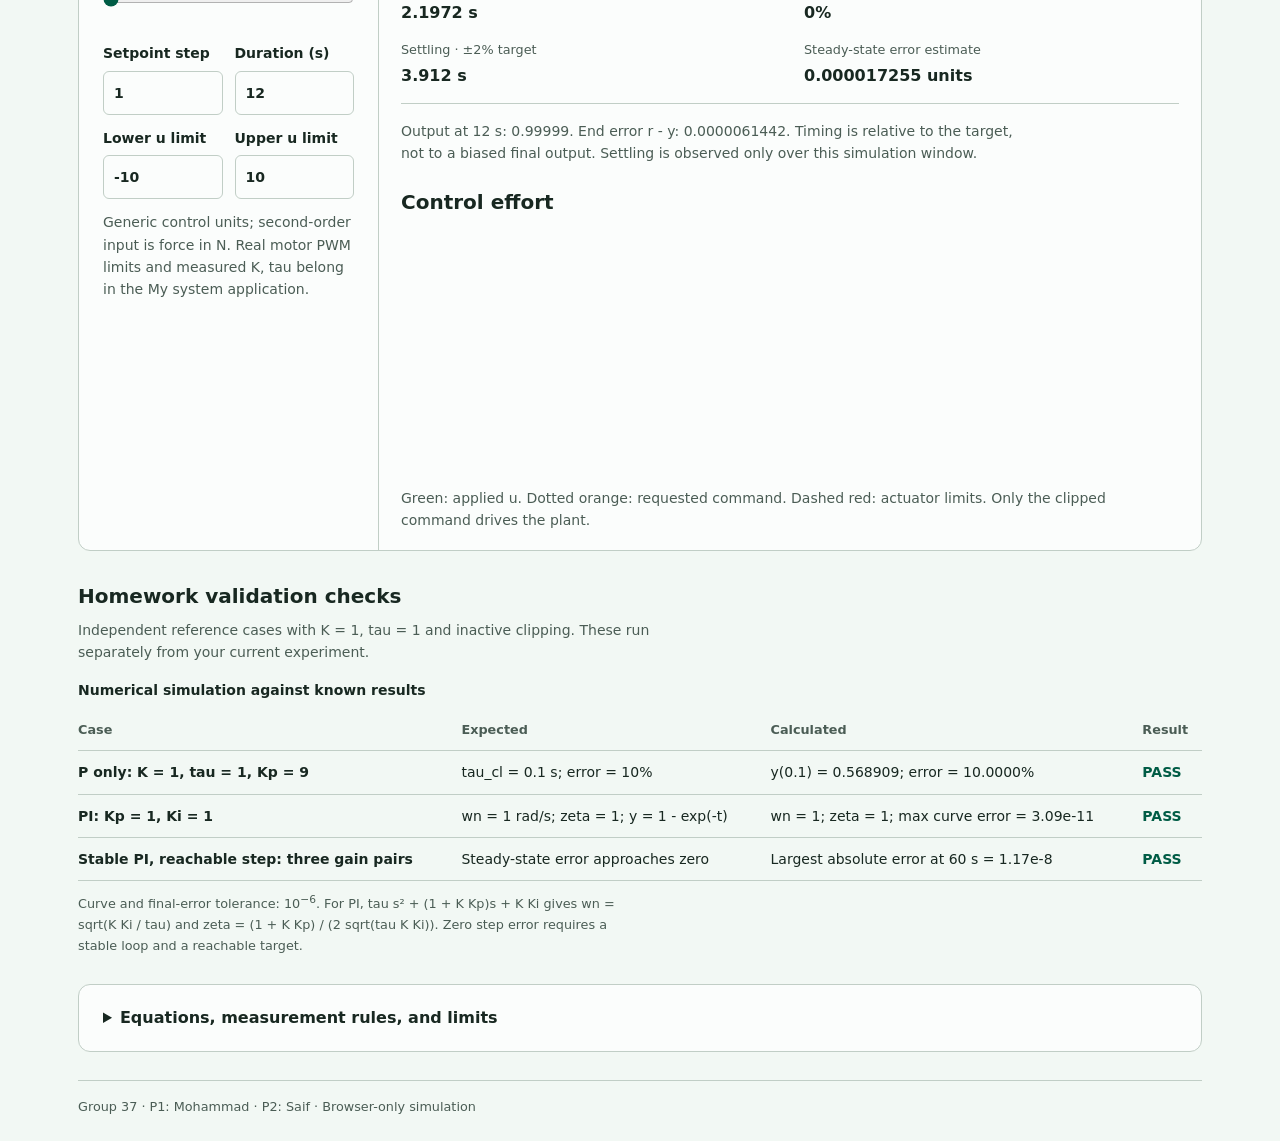
==== commit 823bc652: "Implement Micromouse PID system and complete Homework 2 integration" ====
--- a/control.html
+++ b/control.html
@@ -21,7 +21,7 @@
       <p class="muted">Give a system a target. Watch feedback change its speed, accuracy, and control effort.</p>
       <nav class="control-module-nav" aria-label="Control modules">
         <a href="control.html" aria-current="page">P1 &middot; Playground</a><a href="sensor-loop.html">P2 &middot; Slow sensor</a>
-        <a href="digital-pid.html">P3 &middot; Digital PID</a><a href="tuning-challenge.html">P4 &middot; Tuning</a>
+        <a href="digital-pid.html">P3 &middot; Digital PID</a><a href="tuning-challenge.html">P4 &middot; Tuning</a><a href="my-system.html">My System &middot; Micromouse</a>
       </nav>
       <div class="pid-presets" role="group" aria-label="Controller examples">
         <button type="button" data-preset="p" class="secondary">01 &nbsp; P: faster, with error</button>
--- a/css/control.css
+++ b/css/control.css
@@ -46,10 +46,23 @@
 #control #pid-validation-rows th { white-space: normal; min-width: 130px; }
 #control input:focus-visible, #control button:focus-visible, #control summary:focus-visible, #control a:focus-visible, #control select:focus-visible { outline: 3px solid var(--purple); outline-offset: 3px; }
 #control [aria-invalid="true"] { border-color: var(--error); }
+#control .system-intro, #control .system-section { margin-top: 28px; padding: 24px; background: var(--surface); border: 1px solid var(--line); border-radius: 12px; }
+#control .system-intro { border-left: 5px solid var(--accent); }
+#control .system-section > h2 { margin-top: 5px; }
+#control .system-grid { display: grid; grid-template-columns: minmax(280px, 0.85fr) minmax(0, 1.35fr); gap: 22px; margin-top: 22px; }
+#control .system-card { min-width: 0; padding: 22px; border: 1px solid var(--line); border-radius: 10px; background: var(--page); }
+#control .system-card h3, #control .chart-panel h3 { margin: 0 0 12px; font-size: 1rem; }
+#control textarea { display: block; width: 100%; padding: 10px; border: 1px solid var(--line); border-radius: 6px; color: var(--ink); background: var(--surface); font: 0.84rem/1.5 ui-monospace, Consolas, monospace; resize: vertical; }
+#control textarea:focus-visible { outline: 3px solid var(--purple); outline-offset: 3px; }
+#control .formula-inline { white-space: nowrap; font-family: Georgia, serif; }
+#control .system-card .pid-plot { min-height: 340px; }
+#control .system-section .pid-method { margin-top: 22px; }
+#control .system-section ol { padding-left: 22px; }
 @media (max-width: 850px) {
   #control .pid-workspace { grid-template-columns: 1fr; }
   #control .controls { border-right: 0; border-bottom: 1px solid var(--line); }
   #control .challenge-banner { grid-template-columns: 1fr; }
+  #control .system-grid { grid-template-columns: 1fr; }
 }
 @media (max-width: 480px) {
   #control .pid-presets { display: grid; grid-template-columns: 1fr; }
@@ -70,4 +83,7 @@
   #control .challenge-results tr { padding: 12px 0; border-bottom: 1px solid var(--line); }
   #control .challenge-results th, #control .challenge-results td { padding: 5px 0; border: 0; white-space: normal; }
   #control .challenge-results td[data-label]::before { content: attr(data-label) ": "; color: var(--muted); font-weight: 600; }
+  #control .system-intro, #control .system-section { padding: 18px 14px; }
+  #control .system-card { padding: 16px 12px; }
+  #control .system-card .pid-plot { min-height: 300px; }
 }
